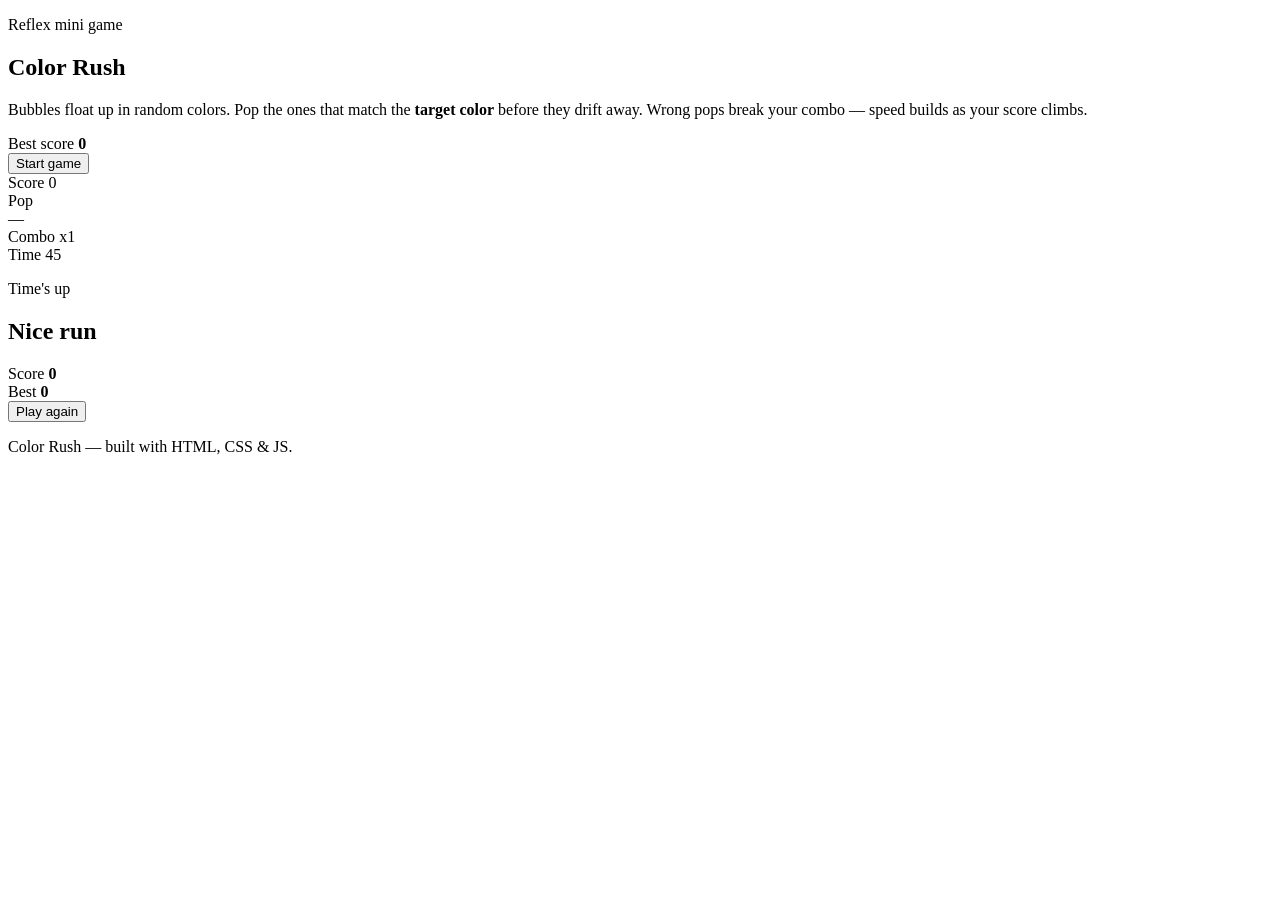
==== index.html @ 09fbd7dd "Add files via upload" ====
<!doctype html>
<html lang="en">
<head>
<meta charset="UTF-8">
<meta name="viewport" content="width=device-width, initial-scale=1.0">
<title>Color Rush — a tiny reflex game</title>
<meta name="description" content="Pop the bubble that matches the target color before time runs out.">
<link rel="preconnect" href="https://fonts.googleapis.com">
<link rel="preconnect" href="https://fonts.gstatic.com" crossorigin>
<link href="https://fonts.googleapis.com/css2?family=Space+Grotesk:wght@500;600;700&family=Inter:wght@400;500;600&display=swap" rel="stylesheet">
<link rel="stylesheet" href="css/style.css">
</head>
<body>

<div class="glow glow-a" aria-hidden="true"></div>
<div class="glow glow-b" aria-hidden="true"></div>

<main class="stage">

  <!-- START SCREEN -->
  <section class="panel" id="startScreen">
    <p class="eyebrow">Reflex mini game</p>
    <h1>Color Rush</h1>
    <p class="lede">Bubbles float up in random colors. Pop the ones that match the <strong>target color</strong> before they drift away. Wrong pops break your combo — speed builds as your score climbs.</p>
    <div class="high-score-line">
      <span>Best score</span>
      <strong id="startHighScore">0</strong>
    </div>
    <button class="btn btn-primary btn-lg" id="startBtn">Start game</button>
  </section>

  <!-- GAME SCREEN -->
  <section class="game-wrap is-hidden" id="gameScreen">
    <div class="hud">
      <div class="hud-item">
        <span class="hud-label">Score</span>
        <span class="hud-value" id="scoreValue">0</span>
      </div>

      <div class="target-wrap">
        <span class="hud-label">Pop</span>
        <div class="target-chip" id="targetChip">
          <span class="target-swatch" id="targetSwatch"></span>
          <span id="targetName">—</span>
        </div>
      </div>

      <div class="hud-item">
        <span class="hud-label">Combo</span>
        <span class="hud-value" id="comboValue">x1</span>
      </div>

      <div class="hud-item">
        <span class="hud-label">Time</span>
        <span class="hud-value" id="timeValue">45</span>
      </div>
    </div>

    <div class="timer-track"><div class="timer-fill" id="timerFill"></div></div>

    <div class="play-area" id="playArea"></div>
  </section>

  <!-- GAME OVER SCREEN -->
  <section class="panel is-hidden" id="endScreen">
    <p class="eyebrow" id="endEyebrow">Time's up</p>
    <h1 id="endHeading">Nice run</h1>
    <div class="score-row">
      <div class="score-block">
        <span>Score</span>
        <strong id="finalScore">0</strong>
      </div>
      <div class="score-block">
        <span>Best</span>
        <strong id="finalHighScore">0</strong>
      </div>
    </div>
    <button class="btn btn-primary btn-lg" id="retryBtn">Play again</button>
  </section>

</main>

<footer class="site-footer">
  <p>Color Rush — built with HTML, CSS &amp; JS.</p>
</footer>

<script src="js/script.js"></script>
</body>
</html>
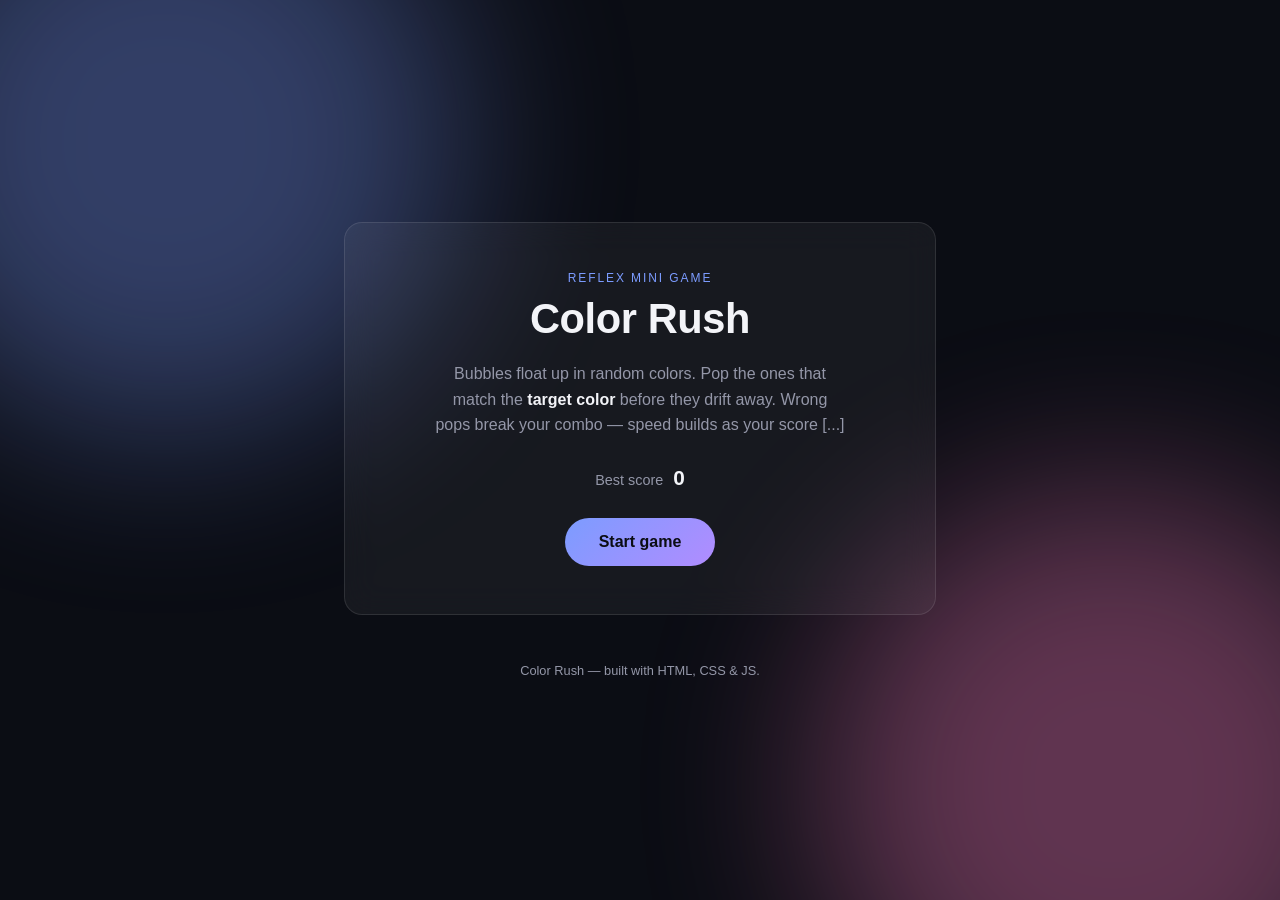
==== commit 4f8dc83d: "Fix stylesheet and script link paths - use correct relative path syntax ./" ====
--- a/index.html
+++ b/index.html
@@ -8,7 +8,7 @@
 <link rel="preconnect" href="https://fonts.googleapis.com">
 <link rel="preconnect" href="https://fonts.gstatic.com" crossorigin>
 <link href="https://fonts.googleapis.com/css2?family=Space+Grotesk:wght@500;600;700&family=Inter:wght@400;500;600&display=swap" rel="stylesheet">
-<link rel="stylesheet" href="css/style.css">
+<link rel="stylesheet" href="./style.css">
 </head>
 <body>
 
@@ -21,7 +21,7 @@
   <section class="panel" id="startScreen">
     <p class="eyebrow">Reflex mini game</p>
     <h1>Color Rush</h1>
-    <p class="lede">Bubbles float up in random colors. Pop the ones that match the <strong>target color</strong> before they drift away. Wrong pops break your combo — speed builds as your score climbs.</p>
+    <p class="lede">Bubbles float up in random colors. Pop the ones that match the <strong>target color</strong> before they drift away. Wrong pops break your combo — speed builds as your score [...]
     <div class="high-score-line">
       <span>Best score</span>
       <strong id="startHighScore">0</strong>
@@ -84,6 +84,6 @@
   <p>Color Rush — built with HTML, CSS &amp; JS.</p>
 </footer>
 
-<script src="js/script.js"></script>
+<script src="./script.js"></script>
 </body>
 </html>
--- a/style.css
+++ b/style.css
@@ -0,0 +1,331 @@
+/* ============================
+   Tokens
+   ============================ */
+:root {
+  --bg: #0B0D14;
+  --panel: rgba(255, 255, 255, 0.05);
+  --panel-border: rgba(255, 255, 255, 0.10);
+  --ink: #F3F4F8;
+  --muted: #9497A8;
+  --accent: #7C9CFF;
+
+  --c-coral: #FF6B6B;
+  --c-amber: #FFB84C;
+  --c-lime: #A8E063;
+  --c-cyan: #4CD6E0;
+  --c-violet: #B18CFF;
+  --c-rose: #FF7FC0;
+
+  --font-display: "Space Grotesk", sans-serif;
+  --font-body: "Inter", sans-serif;
+
+  --radius: 18px;
+}
+
+* { box-sizing: border-box; }
+
+body {
+  margin: 0;
+  min-height: 100vh;
+  background: var(--bg);
+  color: var(--ink);
+  font-family: var(--font-body);
+  display: flex;
+  flex-direction: column;
+  align-items: center;
+  justify-content: center;
+  overflow-x: hidden;
+  position: relative;
+}
+
+h1, h2 {
+  font-family: var(--font-display);
+  font-weight: 700;
+  margin: 0;
+  letter-spacing: -0.01em;
+}
+
+p { margin: 0; }
+button { font-family: inherit; cursor: pointer; }
+
+.is-hidden { display: none !important; }
+
+/* Ambient background glow */
+.glow {
+  position: fixed;
+  width: 46vw;
+  height: 46vw;
+  border-radius: 50%;
+  filter: blur(90px);
+  opacity: 0.35;
+  z-index: 0;
+  pointer-events: none;
+}
+.glow-a { background: var(--accent); top: -12vw; left: -10vw; }
+.glow-b { background: var(--c-rose); bottom: -14vw; right: -10vw; }
+
+.stage {
+  position: relative;
+  z-index: 1;
+  width: 100%;
+  max-width: 640px;
+  padding: 24px;
+}
+
+.eyebrow {
+  font-family: var(--font-display);
+  font-size: 0.75rem;
+  letter-spacing: 0.16em;
+  text-transform: uppercase;
+  color: var(--accent);
+  margin-bottom: 10px;
+}
+
+/* ============================
+   Panels (start / end screens)
+   ============================ */
+.panel {
+  background: var(--panel);
+  border: 1px solid var(--panel-border);
+  backdrop-filter: blur(16px);
+  border-radius: var(--radius);
+  padding: 48px 40px;
+  text-align: center;
+  animation: fade-up 0.5s ease both;
+}
+
+@keyframes fade-up {
+  from { opacity: 0; transform: translateY(14px); }
+  to { opacity: 1; transform: translateY(0); }
+}
+
+.panel h1 { font-size: clamp(2rem, 5vw, 2.6rem); margin-bottom: 18px; }
+
+.lede {
+  color: var(--muted);
+  max-width: 46ch;
+  margin: 0 auto 28px;
+  line-height: 1.6;
+}
+.lede strong { color: var(--ink); }
+
+.high-score-line {
+  display: flex;
+  justify-content: center;
+  align-items: baseline;
+  gap: 10px;
+  margin-bottom: 28px;
+  font-size: 0.9rem;
+  color: var(--muted);
+}
+.high-score-line strong {
+  font-family: var(--font-display);
+  color: var(--ink);
+  font-size: 1.3rem;
+}
+
+/* ============================
+   Buttons
+   ============================ */
+.btn {
+  border: none;
+  border-radius: 999px;
+  font-weight: 600;
+  transition: transform 0.15s ease, box-shadow 0.15s ease, background 0.15s ease;
+}
+.btn:active { transform: translateY(1px) scale(0.98); }
+
+.btn-primary {
+  background: linear-gradient(135deg, var(--accent), var(--c-violet));
+  color: #0B0D14;
+}
+.btn-primary:hover { box-shadow: 0 8px 28px rgba(124, 156, 255, 0.45); transform: translateY(-2px); }
+
+.btn-lg { padding: 15px 34px; font-size: 1rem; }
+
+/* ============================
+   Game screen / HUD
+   ============================ */
+.game-wrap { animation: fade-up 0.4s ease both; }
+
+.hud {
+  display: grid;
+  grid-template-columns: 1fr auto 1fr 1fr;
+  align-items: center;
+  gap: 14px;
+  background: var(--panel);
+  border: 1px solid var(--panel-border);
+  backdrop-filter: blur(16px);
+  border-radius: var(--radius);
+  padding: 16px 20px;
+  margin-bottom: 14px;
+}
+
+.hud-item {
+  display: flex;
+  flex-direction: column;
+  gap: 4px;
+}
+.hud-item:last-child { align-items: flex-end; text-align: right; }
+
+.hud-label {
+  font-size: 0.68rem;
+  letter-spacing: 0.1em;
+  text-transform: uppercase;
+  color: var(--muted);
+}
+
+.hud-value {
+  font-family: var(--font-display);
+  font-size: 1.4rem;
+  font-weight: 600;
+}
+
+.target-wrap {
+  display: flex;
+  flex-direction: column;
+  align-items: center;
+  gap: 4px;
+}
+
+.target-chip {
+  display: flex;
+  align-items: center;
+  gap: 8px;
+  background: rgba(255, 255, 255, 0.06);
+  border-radius: 999px;
+  padding: 6px 14px 6px 6px;
+  font-family: var(--font-display);
+  font-weight: 600;
+  font-size: 0.95rem;
+  transition: transform 0.15s ease;
+}
+.target-chip.pulse { animation: chip-pulse 0.4s ease; }
+@keyframes chip-pulse {
+  0% { transform: scale(1); }
+  50% { transform: scale(1.12); }
+  100% { transform: scale(1); }
+}
+
+.target-swatch {
+  width: 22px;
+  height: 22px;
+  border-radius: 50%;
+  display: block;
+  box-shadow: 0 0 14px 2px currentColor;
+}
+
+.timer-track {
+  height: 6px;
+  border-radius: 999px;
+  background: rgba(255, 255, 255, 0.08);
+  overflow: hidden;
+  margin-bottom: 14px;
+}
+.timer-fill {
+  height: 100%;
+  width: 100%;
+  background: linear-gradient(90deg, var(--accent), var(--c-cyan));
+  transition: width 1s linear;
+}
+.timer-fill.is-low { background: linear-gradient(90deg, var(--c-coral), var(--c-rose)); }
+
+.play-area {
+  position: relative;
+  height: min(60vh, 480px);
+  background: var(--panel);
+  border: 1px solid var(--panel-border);
+  border-radius: var(--radius);
+  overflow: hidden;
+}
+
+/* Shake feedback on wrong pop */
+.play-area.shake { animation: shake 0.3s ease; }
+@keyframes shake {
+  0%, 100% { transform: translateX(0); }
+  25% { transform: translateX(-6px); }
+  75% { transform: translateX(6px); }
+}
+
+/* ============================
+   Bubbles
+   ============================ */
+.bubble {
+  position: absolute;
+  border-radius: 50%;
+  border: none;
+  padding: 0;
+  cursor: pointer;
+  animation: bubble-in 0.25s ease both, bubble-float linear forwards;
+  box-shadow: 0 0 0 rgba(0,0,0,0);
+}
+
+@keyframes bubble-in {
+  from { transform: scale(0); opacity: 0; }
+  to { transform: scale(1); opacity: 1; }
+}
+
+@keyframes bubble-float {
+  from { transform: translateY(0); }
+  to { transform: translateY(-40px); }
+}
+
+.bubble.pop-good {
+  animation: pop-good 0.35s ease forwards;
+  pointer-events: none;
+}
+.bubble.pop-bad {
+  animation: pop-bad 0.35s ease forwards;
+  pointer-events: none;
+}
+@keyframes pop-good {
+  to { transform: scale(1.7); opacity: 0; }
+}
+@keyframes pop-bad {
+  to { transform: scale(0.4); opacity: 0; }
+}
+
+/* ============================
+   End screen
+   ============================ */
+.score-row {
+  display: flex;
+  justify-content: center;
+  gap: 40px;
+  margin-bottom: 30px;
+}
+.score-block {
+  display: flex;
+  flex-direction: column;
+  align-items: center;
+  gap: 6px;
+}
+.score-block span {
+  font-size: 0.75rem;
+  letter-spacing: 0.1em;
+  text-transform: uppercase;
+  color: var(--muted);
+}
+.score-block strong {
+  font-family: var(--font-display);
+  font-size: 2rem;
+}
+
+/* ============================
+   Footer
+   ============================ */
+.site-footer {
+  position: relative;
+  z-index: 1;
+  padding: 24px;
+  color: var(--muted);
+  font-size: 0.8rem;
+  text-align: center;
+}
+
+@media (max-width: 520px) {
+  .hud { grid-template-columns: 1fr 1fr; row-gap: 16px; }
+  .target-wrap { order: -1; grid-column: span 2; }
+  .hud-item:last-child { align-items: flex-start; text-align: left; }
+  .panel { padding: 36px 24px; }
+}
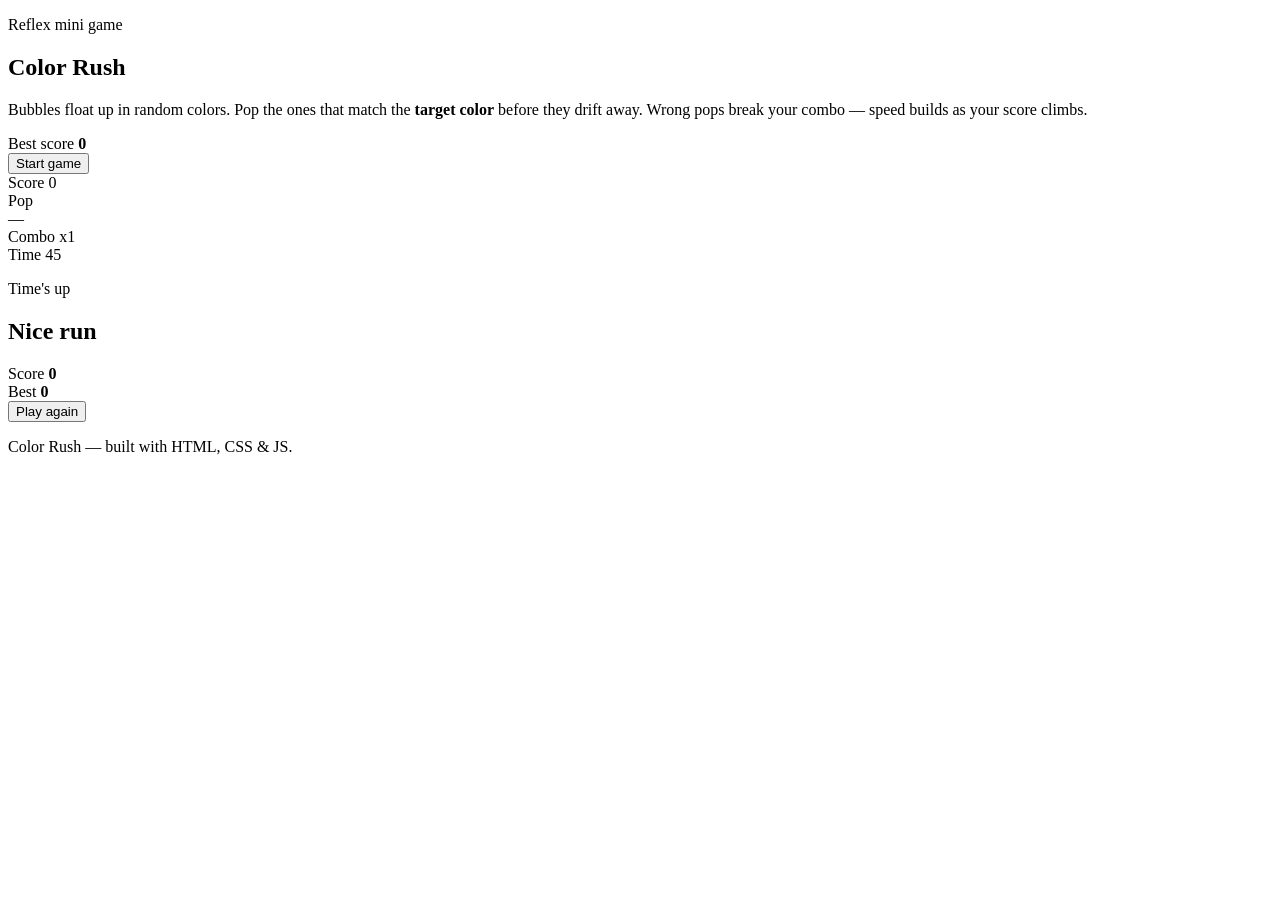
==== commit 0015e0c2: "index.html" ====
--- a/index.html
+++ b/index.html
@@ -8,7 +8,7 @@
 <link rel="preconnect" href="https://fonts.googleapis.com">
 <link rel="preconnect" href="https://fonts.gstatic.com" crossorigin>
 <link href="https://fonts.googleapis.com/css2?family=Space+Grotesk:wght@500;600;700&family=Inter:wght@400;500;600&display=swap" rel="stylesheet">
-<link rel="stylesheet" href="./style.css">
+<link rel="stylesheet" href="css/style.css">
 </head>
 <body>
 
@@ -21,7 +21,7 @@
   <section class="panel" id="startScreen">
     <p class="eyebrow">Reflex mini game</p>
     <h1>Color Rush</h1>
-    <p class="lede">Bubbles float up in random colors. Pop the ones that match the <strong>target color</strong> before they drift away. Wrong pops break your combo — speed builds as your score [...]
+    <p class="lede">Bubbles float up in random colors. Pop the ones that match the <strong>target color</strong> before they drift away. Wrong pops break your combo — speed builds as your score climbs.</p>
     <div class="high-score-line">
       <span>Best score</span>
       <strong id="startHighScore">0</strong>
@@ -84,6 +84,6 @@
   <p>Color Rush — built with HTML, CSS &amp; JS.</p>
 </footer>
 
-<script src="./script.js"></script>
+<script src="js/script.js"></script>
 </body>
 </html>
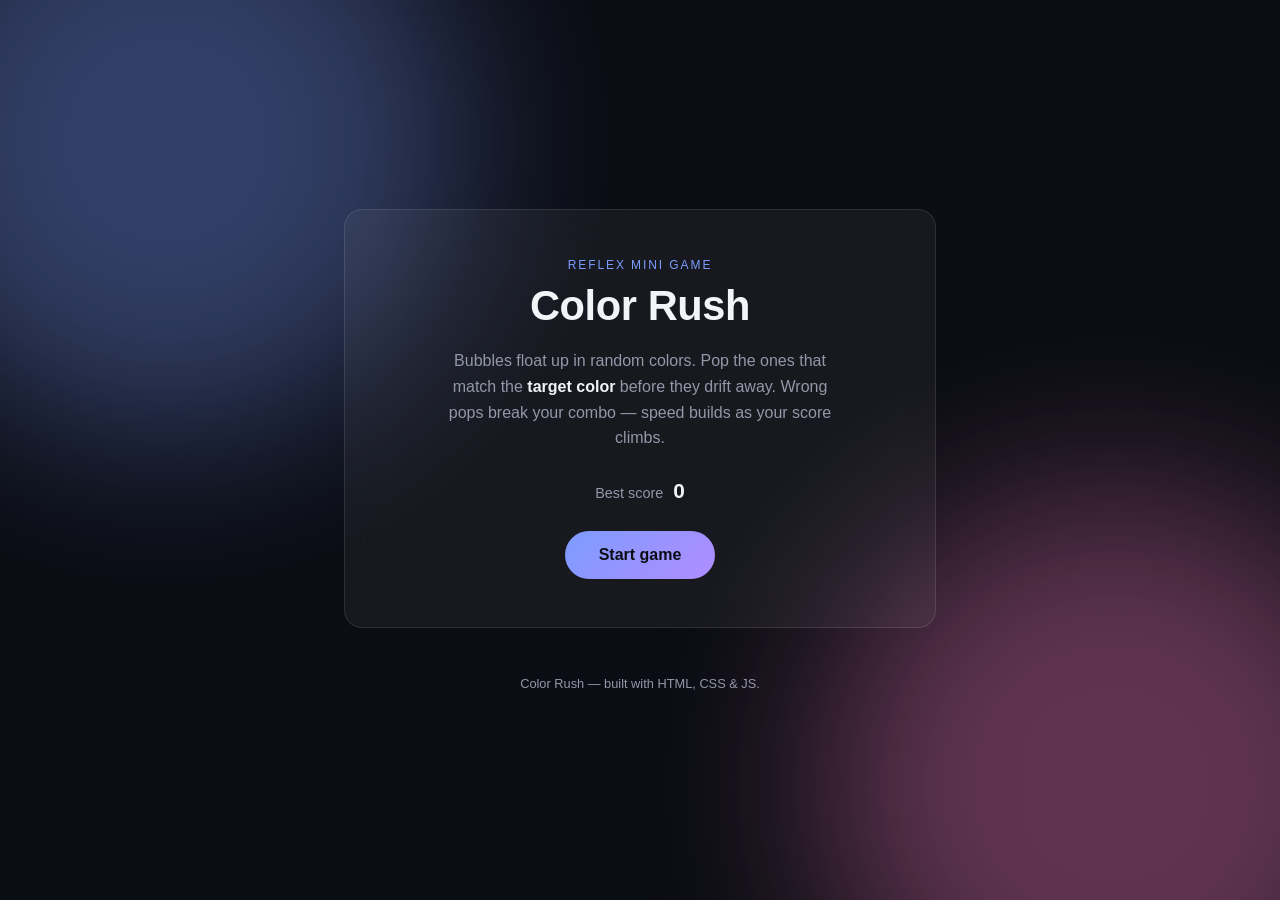
==== commit e4cbaae5: "Update index.html" ====
--- a/index.html
+++ b/index.html
@@ -8,7 +8,7 @@
 <link rel="preconnect" href="https://fonts.googleapis.com">
 <link rel="preconnect" href="https://fonts.gstatic.com" crossorigin>
 <link href="https://fonts.googleapis.com/css2?family=Space+Grotesk:wght@500;600;700&family=Inter:wght@400;500;600&display=swap" rel="stylesheet">
-<link rel="stylesheet" href="css/style.css">
+<link rel="stylesheet" href="./style.css">
 </head>
 <body>
 
@@ -84,6 +84,6 @@
   <p>Color Rush — built with HTML, CSS &amp; JS.</p>
 </footer>
 
-<script src="js/script.js"></script>
+<script src="./script.js"></script>
 </body>
 </html>
--- a/style.css
+++ b/style.css
@@ -0,0 +1,331 @@
+/* ============================
+   Tokens
+   ============================ */
+:root {
+  --bg: #0B0D14;
+  --panel: rgba(255, 255, 255, 0.05);
+  --panel-border: rgba(255, 255, 255, 0.10);
+  --ink: #F3F4F8;
+  --muted: #9497A8;
+  --accent: #7C9CFF;
+
+  --c-coral: #FF6B6B;
+  --c-amber: #FFB84C;
+  --c-lime: #A8E063;
+  --c-cyan: #4CD6E0;
+  --c-violet: #B18CFF;
+  --c-rose: #FF7FC0;
+
+  --font-display: "Space Grotesk", sans-serif;
+  --font-body: "Inter", sans-serif;
+
+  --radius: 18px;
+}
+
+* { box-sizing: border-box; }
+
+body {
+  margin: 0;
+  min-height: 100vh;
+  background: var(--bg);
+  color: var(--ink);
+  font-family: var(--font-body);
+  display: flex;
+  flex-direction: column;
+  align-items: center;
+  justify-content: center;
+  overflow-x: hidden;
+  position: relative;
+}
+
+h1, h2 {
+  font-family: var(--font-display);
+  font-weight: 700;
+  margin: 0;
+  letter-spacing: -0.01em;
+}
+
+p { margin: 0; }
+button { font-family: inherit; cursor: pointer; }
+
+.is-hidden { display: none !important; }
+
+/* Ambient background glow */
+.glow {
+  position: fixed;
+  width: 46vw;
+  height: 46vw;
+  border-radius: 50%;
+  filter: blur(90px);
+  opacity: 0.35;
+  z-index: 0;
+  pointer-events: none;
+}
+.glow-a { background: var(--accent); top: -12vw; left: -10vw; }
+.glow-b { background: var(--c-rose); bottom: -14vw; right: -10vw; }
+
+.stage {
+  position: relative;
+  z-index: 1;
+  width: 100%;
+  max-width: 640px;
+  padding: 24px;
+}
+
+.eyebrow {
+  font-family: var(--font-display);
+  font-size: 0.75rem;
+  letter-spacing: 0.16em;
+  text-transform: uppercase;
+  color: var(--accent);
+  margin-bottom: 10px;
+}
+
+/* ============================
+   Panels (start / end screens)
+   ============================ */
+.panel {
+  background: var(--panel);
+  border: 1px solid var(--panel-border);
+  backdrop-filter: blur(16px);
+  border-radius: var(--radius);
+  padding: 48px 40px;
+  text-align: center;
+  animation: fade-up 0.5s ease both;
+}
+
+@keyframes fade-up {
+  from { opacity: 0; transform: translateY(14px); }
+  to { opacity: 1; transform: translateY(0); }
+}
+
+.panel h1 { font-size: clamp(2rem, 5vw, 2.6rem); margin-bottom: 18px; }
+
+.lede {
+  color: var(--muted);
+  max-width: 46ch;
+  margin: 0 auto 28px;
+  line-height: 1.6;
+}
+.lede strong { color: var(--ink); }
+
+.high-score-line {
+  display: flex;
+  justify-content: center;
+  align-items: baseline;
+  gap: 10px;
+  margin-bottom: 28px;
+  font-size: 0.9rem;
+  color: var(--muted);
+}
+.high-score-line strong {
+  font-family: var(--font-display);
+  color: var(--ink);
+  font-size: 1.3rem;
+}
+
+/* ============================
+   Buttons
+   ============================ */
+.btn {
+  border: none;
+  border-radius: 999px;
+  font-weight: 600;
+  transition: transform 0.15s ease, box-shadow 0.15s ease, background 0.15s ease;
+}
+.btn:active { transform: translateY(1px) scale(0.98); }
+
+.btn-primary {
+  background: linear-gradient(135deg, var(--accent), var(--c-violet));
+  color: #0B0D14;
+}
+.btn-primary:hover { box-shadow: 0 8px 28px rgba(124, 156, 255, 0.45); transform: translateY(-2px); }
+
+.btn-lg { padding: 15px 34px; font-size: 1rem; }
+
+/* ============================
+   Game screen / HUD
+   ============================ */
+.game-wrap { animation: fade-up 0.4s ease both; }
+
+.hud {
+  display: grid;
+  grid-template-columns: 1fr auto 1fr 1fr;
+  align-items: center;
+  gap: 14px;
+  background: var(--panel);
+  border: 1px solid var(--panel-border);
+  backdrop-filter: blur(16px);
+  border-radius: var(--radius);
+  padding: 16px 20px;
+  margin-bottom: 14px;
+}
+
+.hud-item {
+  display: flex;
+  flex-direction: column;
+  gap: 4px;
+}
+.hud-item:last-child { align-items: flex-end; text-align: right; }
+
+.hud-label {
+  font-size: 0.68rem;
+  letter-spacing: 0.1em;
+  text-transform: uppercase;
+  color: var(--muted);
+}
+
+.hud-value {
+  font-family: var(--font-display);
+  font-size: 1.4rem;
+  font-weight: 600;
+}
+
+.target-wrap {
+  display: flex;
+  flex-direction: column;
+  align-items: center;
+  gap: 4px;
+}
+
+.target-chip {
+  display: flex;
+  align-items: center;
+  gap: 8px;
+  background: rgba(255, 255, 255, 0.06);
+  border-radius: 999px;
+  padding: 6px 14px 6px 6px;
+  font-family: var(--font-display);
+  font-weight: 600;
+  font-size: 0.95rem;
+  transition: transform 0.15s ease;
+}
+.target-chip.pulse { animation: chip-pulse 0.4s ease; }
+@keyframes chip-pulse {
+  0% { transform: scale(1); }
+  50% { transform: scale(1.12); }
+  100% { transform: scale(1); }
+}
+
+.target-swatch {
+  width: 22px;
+  height: 22px;
+  border-radius: 50%;
+  display: block;
+  box-shadow: 0 0 14px 2px currentColor;
+}
+
+.timer-track {
+  height: 6px;
+  border-radius: 999px;
+  background: rgba(255, 255, 255, 0.08);
+  overflow: hidden;
+  margin-bottom: 14px;
+}
+.timer-fill {
+  height: 100%;
+  width: 100%;
+  background: linear-gradient(90deg, var(--accent), var(--c-cyan));
+  transition: width 1s linear;
+}
+.timer-fill.is-low { background: linear-gradient(90deg, var(--c-coral), var(--c-rose)); }
+
+.play-area {
+  position: relative;
+  height: min(60vh, 480px);
+  background: var(--panel);
+  border: 1px solid var(--panel-border);
+  border-radius: var(--radius);
+  overflow: hidden;
+}
+
+/* Shake feedback on wrong pop */
+.play-area.shake { animation: shake 0.3s ease; }
+@keyframes shake {
+  0%, 100% { transform: translateX(0); }
+  25% { transform: translateX(-6px); }
+  75% { transform: translateX(6px); }
+}
+
+/* ============================
+   Bubbles
+   ============================ */
+.bubble {
+  position: absolute;
+  border-radius: 50%;
+  border: none;
+  padding: 0;
+  cursor: pointer;
+  animation: bubble-in 0.25s ease both, bubble-float linear forwards;
+  box-shadow: 0 0 0 rgba(0,0,0,0);
+}
+
+@keyframes bubble-in {
+  from { transform: scale(0); opacity: 0; }
+  to { transform: scale(1); opacity: 1; }
+}
+
+@keyframes bubble-float {
+  from { transform: translateY(0); }
+  to { transform: translateY(-40px); }
+}
+
+.bubble.pop-good {
+  animation: pop-good 0.35s ease forwards;
+  pointer-events: none;
+}
+.bubble.pop-bad {
+  animation: pop-bad 0.35s ease forwards;
+  pointer-events: none;
+}
+@keyframes pop-good {
+  to { transform: scale(1.7); opacity: 0; }
+}
+@keyframes pop-bad {
+  to { transform: scale(0.4); opacity: 0; }
+}
+
+/* ============================
+   End screen
+   ============================ */
+.score-row {
+  display: flex;
+  justify-content: center;
+  gap: 40px;
+  margin-bottom: 30px;
+}
+.score-block {
+  display: flex;
+  flex-direction: column;
+  align-items: center;
+  gap: 6px;
+}
+.score-block span {
+  font-size: 0.75rem;
+  letter-spacing: 0.1em;
+  text-transform: uppercase;
+  color: var(--muted);
+}
+.score-block strong {
+  font-family: var(--font-display);
+  font-size: 2rem;
+}
+
+/* ============================
+   Footer
+   ============================ */
+.site-footer {
+  position: relative;
+  z-index: 1;
+  padding: 24px;
+  color: var(--muted);
+  font-size: 0.8rem;
+  text-align: center;
+}
+
+@media (max-width: 520px) {
+  .hud { grid-template-columns: 1fr 1fr; row-gap: 16px; }
+  .target-wrap { order: -1; grid-column: span 2; }
+  .hud-item:last-child { align-items: flex-start; text-align: left; }
+  .panel { padding: 36px 24px; }
+}
